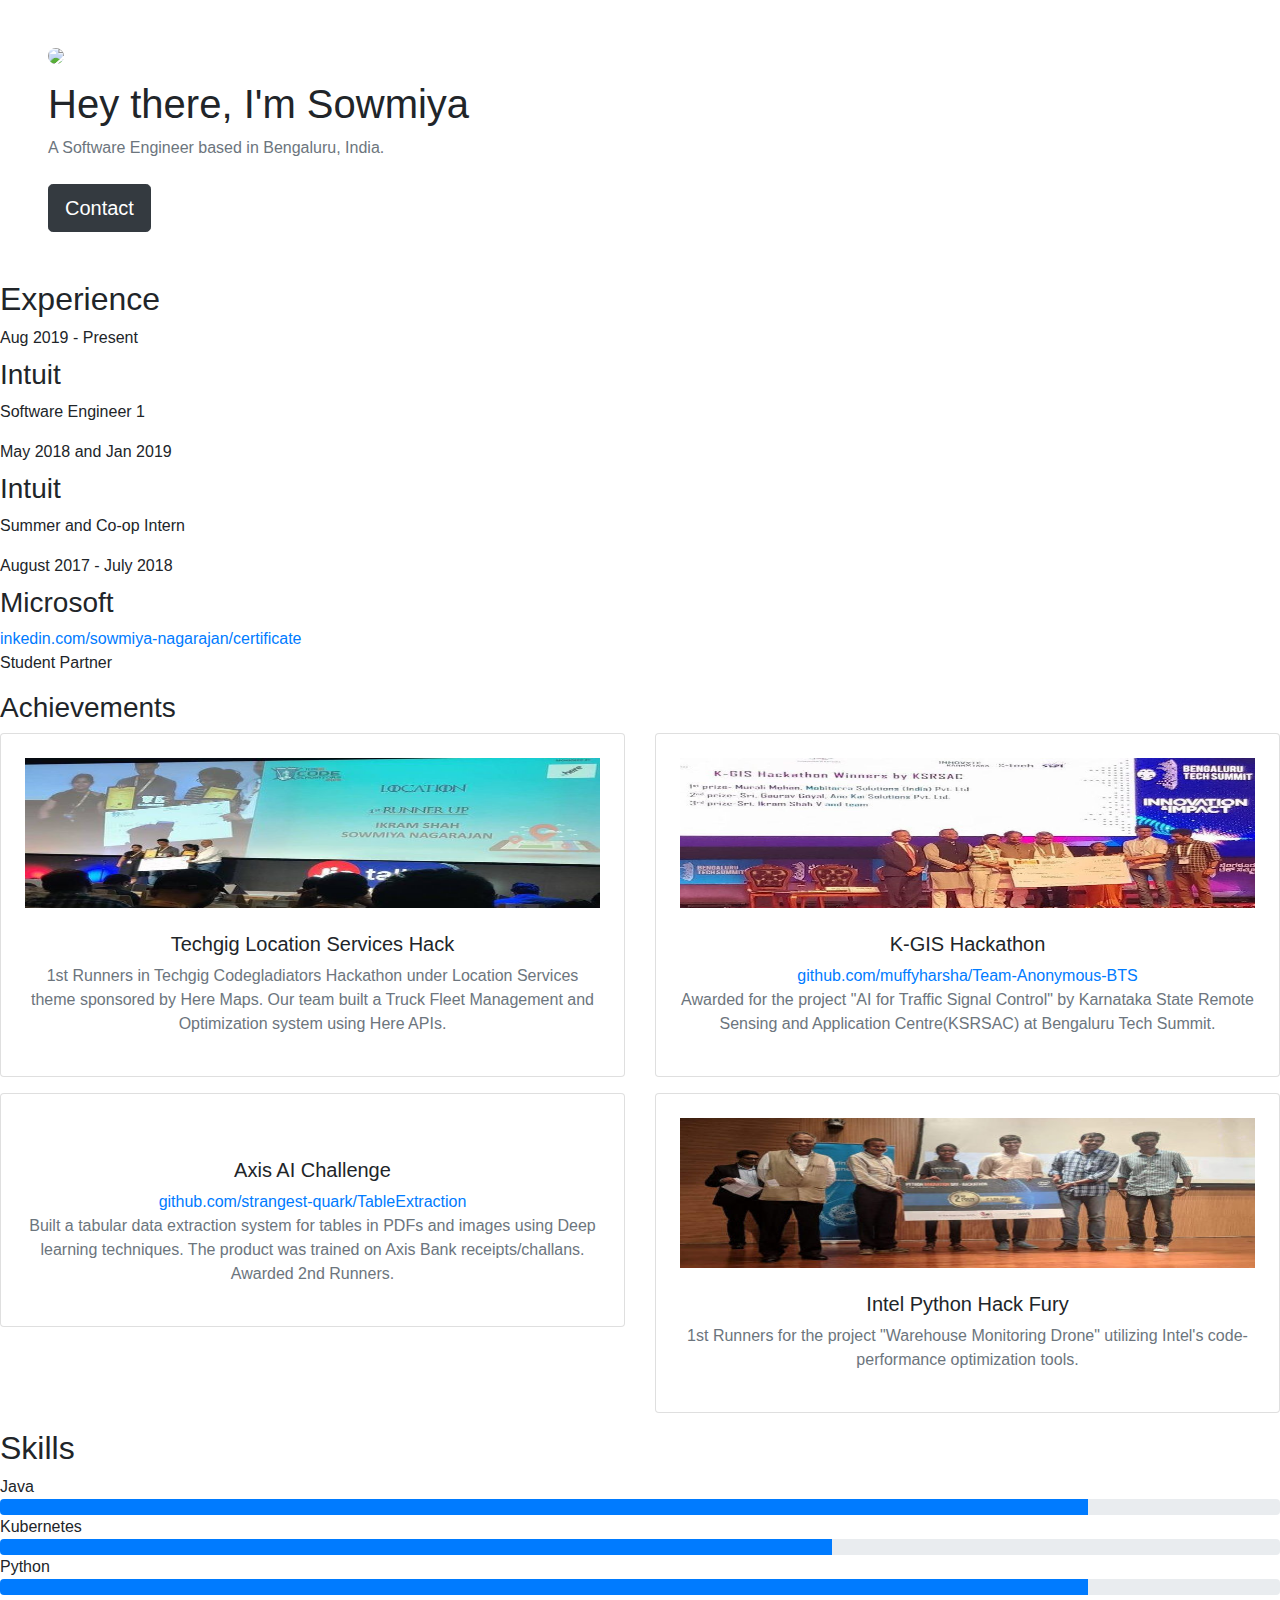
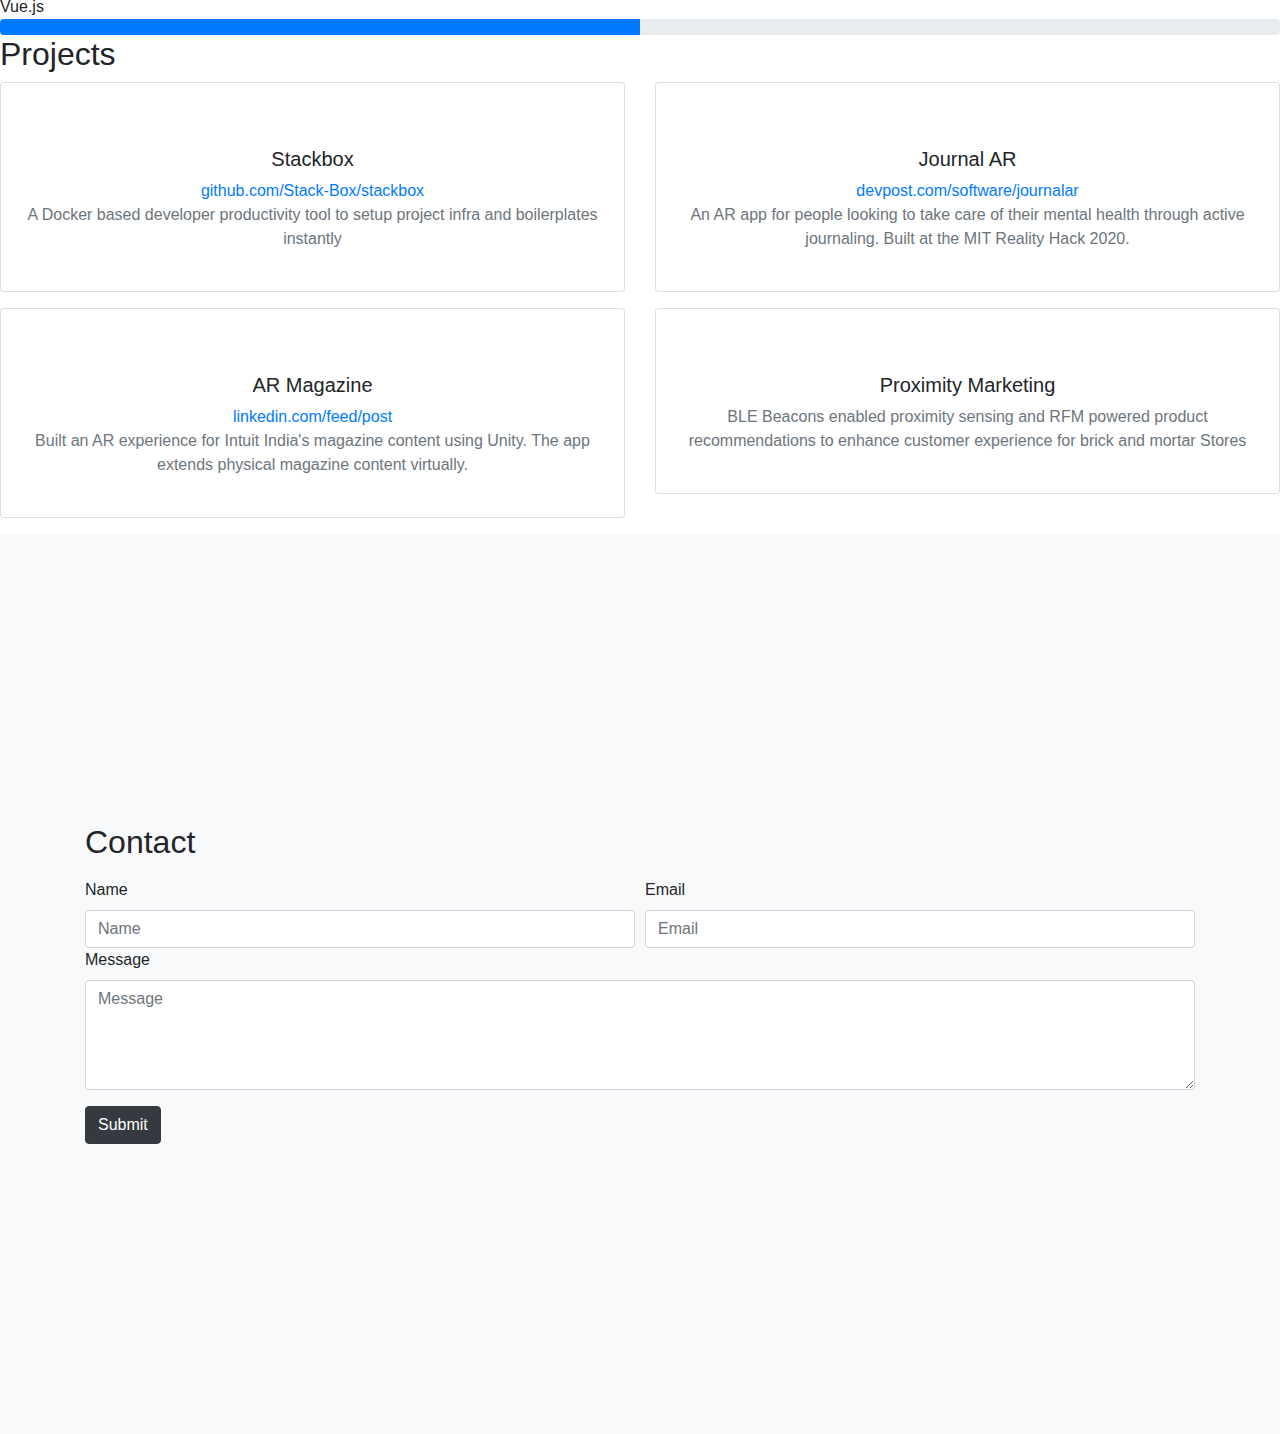
==== public/index.html @ 8dcbe32f "Adding public" ====
<!DOCTYPE html>
<html lang="en-US">
<head>
	<meta name="generator" content="Hugo 0.70.0" />
	<title>
			
			
					Sowmiya
			
	</title>
	<meta charset="utf-8">
	<meta name="viewport" content="width=device-width, initial-scale=1">
	
	<link rel="stylesheet" href="https://maxcdn.bootstrapcdn.com/bootstrap/4.0.0/css/bootstrap.min.css" integrity="sha384-Gn5384xqQ1aoWXA+058RXPxPg6fy4IWvTNh0E263XmFcJlSAwiGgFAW/dAiS6JXm" crossorigin="anonymous">
	
	<link rel="stylesheet" href="https://d1azc1qln24ryf.cloudfront.net/114779/Socicon/style-cf.css?u8vidh">
	<link rel="stylesheet" type="text/css" href="/css/styles.css">
	
	<link href="https://fonts.googleapis.com/css?family=Montserrat:800" rel="stylesheet">
	<link rel="stylesheet" href="/css/highlight.css">
	
	<link rel="stylesheet" href="https://use.fontawesome.com/releases/v5.3.1/css/all.css" integrity="sha384-mzrmE5qonljUremFsqc01SB46JvROS7bZs3IO2EmfFsd15uHvIt+Y8vEf7N7fWAU" crossorigin="anonymous">


	
	<meta name="author" content="Sowmiya Nagarajan">
	<meta name="theme-color" content="#000000">

	<link rel="alternate" type="application/rss&#43;xml" href="/index.xml" />
	
<meta itemprop="name" content="Sowmiya">
<meta itemprop="description" content="">

<meta name="og:title" content="Sowmiya">
<meta name="og:description" content="">
<meta name="og:type" content="article">

<meta name="twitter:card" content="summary">
<meta name="twitter:title" content="Sowmiya">
<meta name="twitter:description" content="">

<meta name="article:author" content="Sowmiya Nagarajan">



<script type="application/ld+json">
{
    "@context": "http://schema.org",
    "@type": "WebSite",
    "url": "\/",
    "name": "Sowmiya",
    "author": {
        "@type": "Person",
        "name": "Sowmiya Nagarajan"
    },
    "description": "",
}
</script>
 


</head>
<body class="clearfix">





<section id="sidebar" class="sidebar d-flex align-items-center p-5">
  <div class="main-info">

    <img src="/images/me.png" class="rounded-circle mb-3" width="160px">

    <h1 class="heading">Hey there, I&#39;m <span class="highlight">Sowmiya</span></h1>
    <p class="text-muted">A Software Engineer based in Bengaluru, India.</p>

    <div class="social my-4">

      
        <a target="_blank" href="https://github.com/strangest-quark" rel="me">
          <i class="fab fa-github"></i>
        </a>
      
        <a target="_blank" href="https://instagram.com/sowmiya__n" rel="me">
          <i class="fab fa-instagram"></i>
        </a>
      
        <a target="_blank" href="https://www.linkedin.com/in/sowmiya-nagarajan/" rel="me">
          <i class="fab fa-linkedin"></i>
        </a>
      
        <a target="_blank" href="https://twitter.com/sowmiya98" rel="me">
          <i class="fab fa-twitter"></i>
        </a>
      

      
        <a target="_blank" href="mailto:sowmiyanagarajan98@gmail.com">
          <i class="fas fa-envelope"></i>
        </a>
      

    </div>

    <a href="#contact" class="btn btn-dark btn-lg">Contact</a>


  </div>
</section>


<div class="main-content">
	

<section id="experience" class="neongreen">
  <h2 class="heading">Experience</h2>
  <div id="timeline">
    
    <div class="timeline-item clearfix">
      <div class="timeline-icon"></div>

      <div class="timeline-content  right ">
        <span class="date">Aug 2019 - Present</span>
        <h6 class="h3 my-2">Intuit</h6>
        
        
        
        <p class="">Software Engineer 1</p>
      </div>
    </div>
    
    <div class="timeline-item clearfix">
      <div class="timeline-icon"></div>

      <div class="timeline-content ">
        <span class="date">May 2018 and Jan 2019</span>
        <h6 class="h3 my-2">Intuit</h6>
        
        
        
        <p class="">Summer and Co-op Intern</p>
      </div>
    </div>
    
    <div class="timeline-item clearfix">
      <div class="timeline-icon"></div>

      <div class="timeline-content  right ">
        <span class="date">August 2017 - July 2018</span>
        <h6 class="h3 my-2">Microsoft</h6>
        
        
        
        <a target="_blank" href="https://www.linkedin.com/in/sowmiya-nagarajan/detail/treasury/position:1048549300/?entityUrn=urn%3Ali%3Afsd_profileTreasuryMedia%3A%28ACoAAB18AxUBRjnKc0Ve3v0ZavyP59p7KbBsEfE%2C1514472376270%29&amp;section=position%3A1048549300&amp;treasuryCount=1">
          <i class="fas fa-link"></i>
          inkedin.com/sowmiya-nagarajan/certificate
        </a>
        
        <p class="">Student Partner</p>
      </div>
    </div>
    
  </div>

</section>

	


<section class="blue">
    <h3 class="heading">Achievements</h3>

    <div class="row justify-content-md-center text-center">

        

        <div class="col-12 col-lg-6 col-md-6 mb-3">
            <div class="card p-4">
                
                <img src="images/here.jpg" width=auto height="150px">
                
                
                <h5 class="mt-4">Techgig Location Services Hack</h5>
                
                
                
                <p class="text-muted">1st Runners in Techgig Codegladiators Hackathon under Location Services theme sponsored by Here Maps. Our team built a Truck Fleet Management and Optimization system using Here APIs.</p>
            </div>
        </div>

        

        <div class="col-12 col-lg-6 col-md-6 mb-3">
            <div class="card p-4">
                
                <img src="images/bts.jpg" width=auto height="150px">
                
                
                <h5 class="mt-4">K-GIS Hackathon</h5>
                
                
                
                <a target="_blank" href="https://github.com/muffyharsha/Team-Anonymous-BTS">
                    <i class="fas fa-link"></i>
                    github.com/muffyharsha/Team-Anonymous-BTS
                </a>
                
                <p class="text-muted">Awarded for the project &#34;AI for Traffic Signal Control&#34; by Karnataka State Remote Sensing and Application Centre(KSRSAC) at Bengaluru Tech Summit.</p>
            </div>
        </div>

        

        <div class="col-12 col-lg-6 col-md-6 mb-3">
            <div class="card p-4">
                
                
                <i class="mt-3  fa fa-cogs fa-3x"></i>
                
                <h5 class="mt-4">Axis AI Challenge</h5>
                
                
                
                <a target="_blank" href="https://github.com/strangest-quark/TableExtraction">
                    <i class="fas fa-link"></i>
                    github.com/strangest-quark/TableExtraction
                </a>
                
                <p class="text-muted">Built a tabular data extraction system for tables in PDFs and images using Deep learning techniques. The product was trained on Axis Bank receipts/challans. Awarded 2nd Runners.</p>
            </div>
        </div>

        

        <div class="col-12 col-lg-6 col-md-6 mb-3">
            <div class="card p-4">
                
                <img src="images/intel.jpeg" width=auto height="150px">
                
                
                <h5 class="mt-4">Intel Python Hack Fury</h5>
                
                
                
                <p class="text-muted">1st Runners for the project &#34;Warehouse Monitoring Drone&#34; utilizing Intel&#39;s code-performance optimization tools.</p>
            </div>
        </div>

        
    </div>
</section>

	

<section id="skills" class="neonpink">
  <h2 class="heading">Skills</h2>

  

  <div class="skill">
    <span class="h6">Java</span>
    <div class="progress">
      <div class="progress-bar bg-pink" role="progressbar" style="width: 85%" aria-valuenow="10" aria-valuemin="0" aria-valuemax="100"></div>
    </div>
  </div>
  

  <div class="skill">
    <span class="h6">Kubernetes</span>
    <div class="progress">
      <div class="progress-bar bg-pink" role="progressbar" style="width: 65%" aria-valuenow="10" aria-valuemin="0" aria-valuemax="100"></div>
    </div>
  </div>
  

  <div class="skill">
    <span class="h6">Python</span>
    <div class="progress">
      <div class="progress-bar bg-pink" role="progressbar" style="width: 85%" aria-valuenow="10" aria-valuemin="0" aria-valuemax="100"></div>
    </div>
  </div>
  

  <div class="skill">
    <span class="h6">Vue.js</span>
    <div class="progress">
      <div class="progress-bar bg-pink" role="progressbar" style="width: 50%" aria-valuenow="10" aria-valuemin="0" aria-valuemax="100"></div>
    </div>
  </div>
  
</section>

	

<section class="neonyellow">
  <h2 class="heading">Projects</h2>

  <div class="row justify-content-md-center text-center">

    

    <div class="col-12 col-lg-6 col-md-6 mb-3">
      <div class="card p-4">
        <i class="mt-3  fa fa-cubes fa-3x"></i>
        <h5 class="mt-4">Stackbox</h5>
        
        
        
        <a target="_blank" href="https://github.com/Stack-Box/stackbox">
          <i class="fas fa-link"></i>
          github.com/Stack-Box/stackbox
        </a>
        
        <p class="text-muted">A Docker based developer productivity tool to setup project infra and boilerplates instantly</p>
      </div>
    </div>

    

    <div class="col-12 col-lg-6 col-md-6 mb-3">
      <div class="card p-4">
        <i class="mt-3  fa fa-heartbeat fa-3x"></i>
        <h5 class="mt-4">Journal AR</h5>
        
        
        
        <a target="_blank" href="https://devpost.com/software/journalar">
          <i class="fas fa-link"></i>
          devpost.com/software/journalar
        </a>
        
        <p class="text-muted">An AR app for people looking to take care of their mental health through active journaling. Built at the MIT Reality Hack 2020.</p>
      </div>
    </div>

    

    <div class="col-12 col-lg-6 col-md-6 mb-3">
      <div class="card p-4">
        <i class="mt-3  fa fa-newspaper fa-3x"></i>
        <h5 class="mt-4">AR Magazine</h5>
        
        
        
        <a target="_blank" href="https://www.linkedin.com/feed/update/urn:li:activity:6631473028242989056/">
          <i class="fas fa-link"></i>
          linkedin.com/feed/post
        </a>
        
        <p class="text-muted">Built an AR experience for Intuit India&#39;s magazine content using Unity. The app extends physical magazine content virtually.</p>
      </div>
    </div>

    

    <div class="col-12 col-lg-6 col-md-6 mb-3">
      <div class="card p-4">
        <i class="mt-3  fa fa-shopping-cart fa-3x"></i>
        <h5 class="mt-4">Proximity Marketing</h5>
        
        
        
        <p class="text-muted">BLE Beacons enabled proximity sensing and RFM powered product recommendations to enhance customer experience for brick and mortar Stores</p>
      </div>
    </div>

    
  </div>
</section>

</div>

<div style="z-index: 4; position: relative;">
	
	
</div>

<div class="main-content">
	

<section id="contact" class="bg-light d-flex align-items-center" style="height: 100vh;">
  <div class="container">
      <h2 class="heading mb-3">Contact</h2>

      <div class="text-success my-3">
        
      </div>

      <form action="https://formspree.io/sowmiyanagarajan98@gmail.com" method="post">
        <div class="form-row">
          <div class="col-12 col-xl-6 col-lg-6 col-md-6">
            <label>Name</label>
            <input type="text" class="form-control" name="name" placeholder="Name">
          </div>
          <div class="col-12 col-xl-6 col-lg-6 col-md-6">
            <label>Email</label>
            <input type="email" class="form-control" name="_replyto" placeholder="Email">
          </div>
        </div>

        <div class="form-group">
          <label>Message</label>
          <textarea placeholder="Message" name="message" class="form-control" rows="4"></textarea>
        </div>
        <button type="submit" class="btn btn-dark">Submit</button>
      </form>
  </div>
</section>

</div>

<script src="https://blog.uicard.io/js/highlight.min.js"></script>

</body>

<script src="https://code.jquery.com/jquery-3.2.1.min.js" crossorigin="anonymous"></script>
<script src="https://cdnjs.cloudflare.com/ajax/libs/popper.js/1.12.9/umd/popper.min.js" integrity="sha384-ApNbgh9B+Y1QKtv3Rn7W3mgPxhU9K/ScQsAP7hUibX39j7fakFPskvXusvfa0b4Q" crossorigin="anonymous"></script>
<script src="https://maxcdn.bootstrapcdn.com/bootstrap/4.0.0/js/bootstrap.min.js" integrity="sha384-JZR6Spejh4U02d8jOt6vLEHfe/JQGiRRSQQxSfFWpi1MquVdAyjUar5+76PVCmYl" crossorigin="anonymous"></script>
<script src="/js/main.js"></script>
</html>
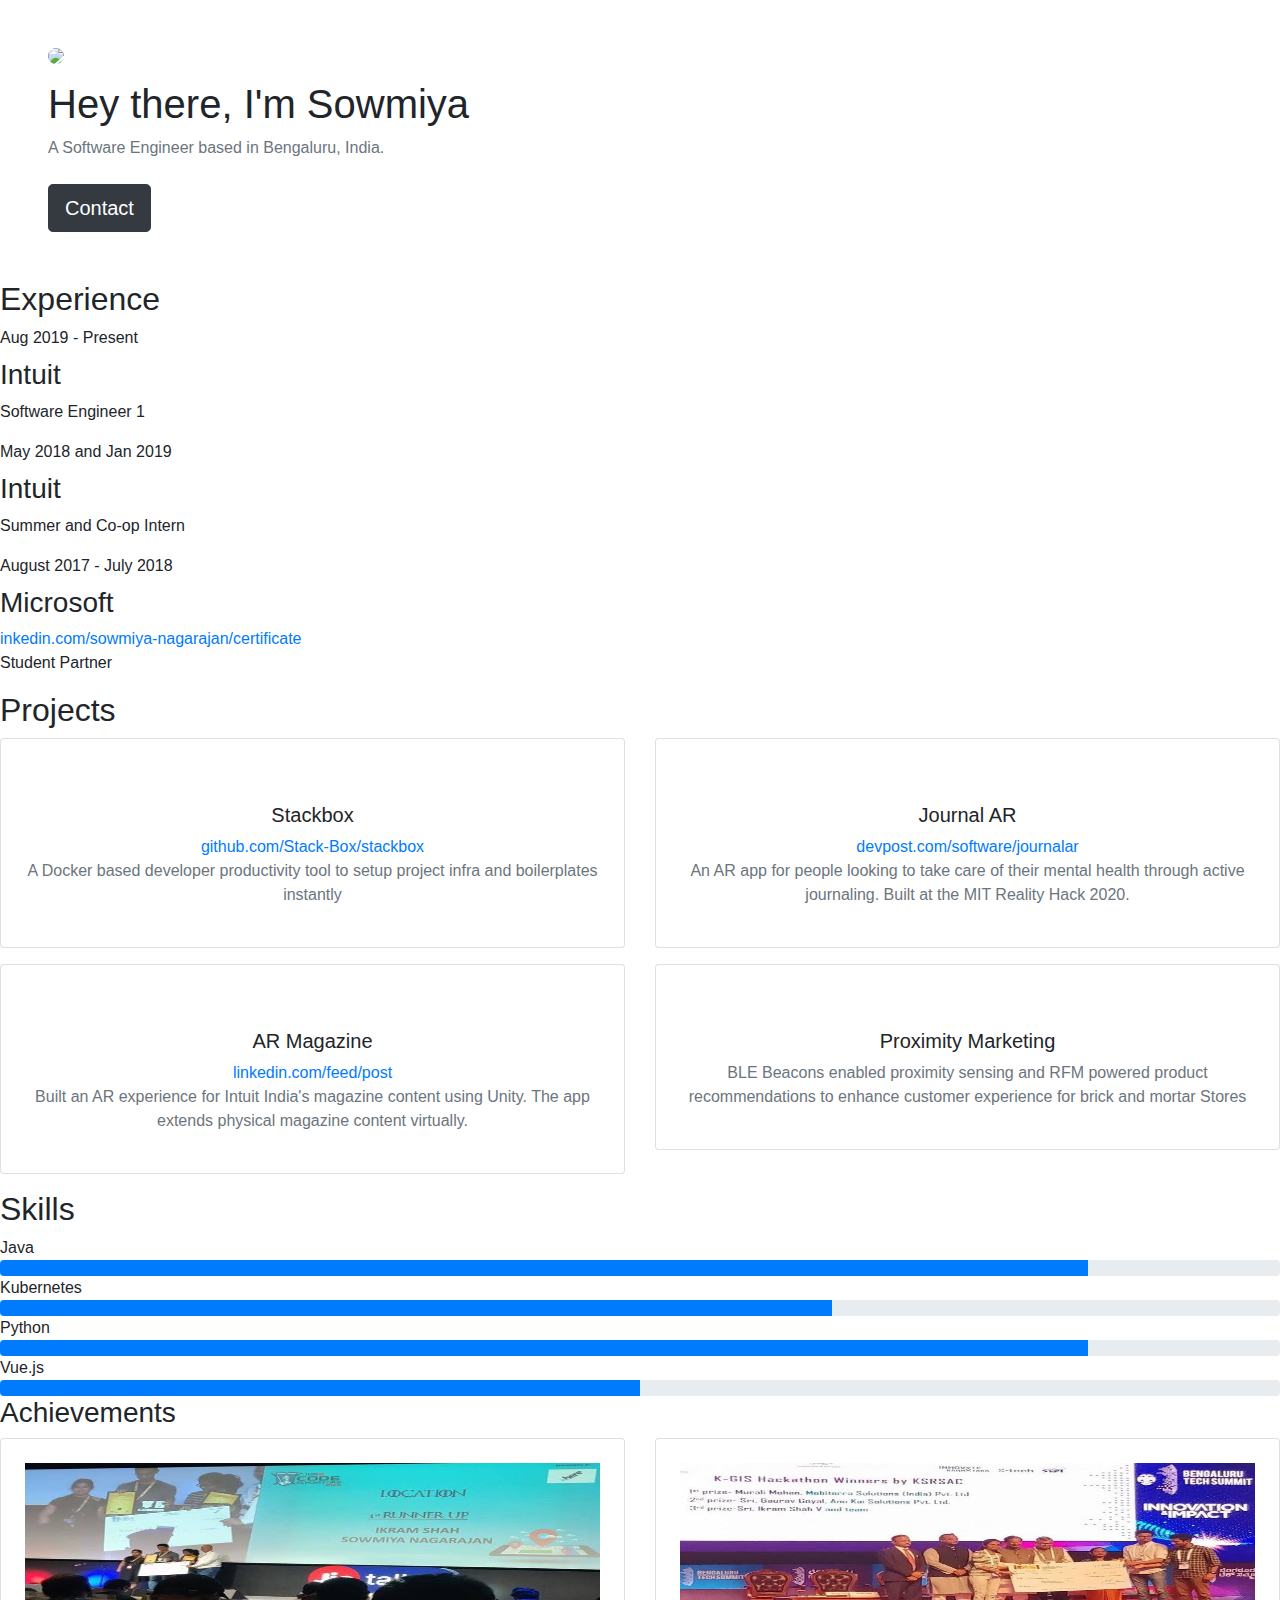
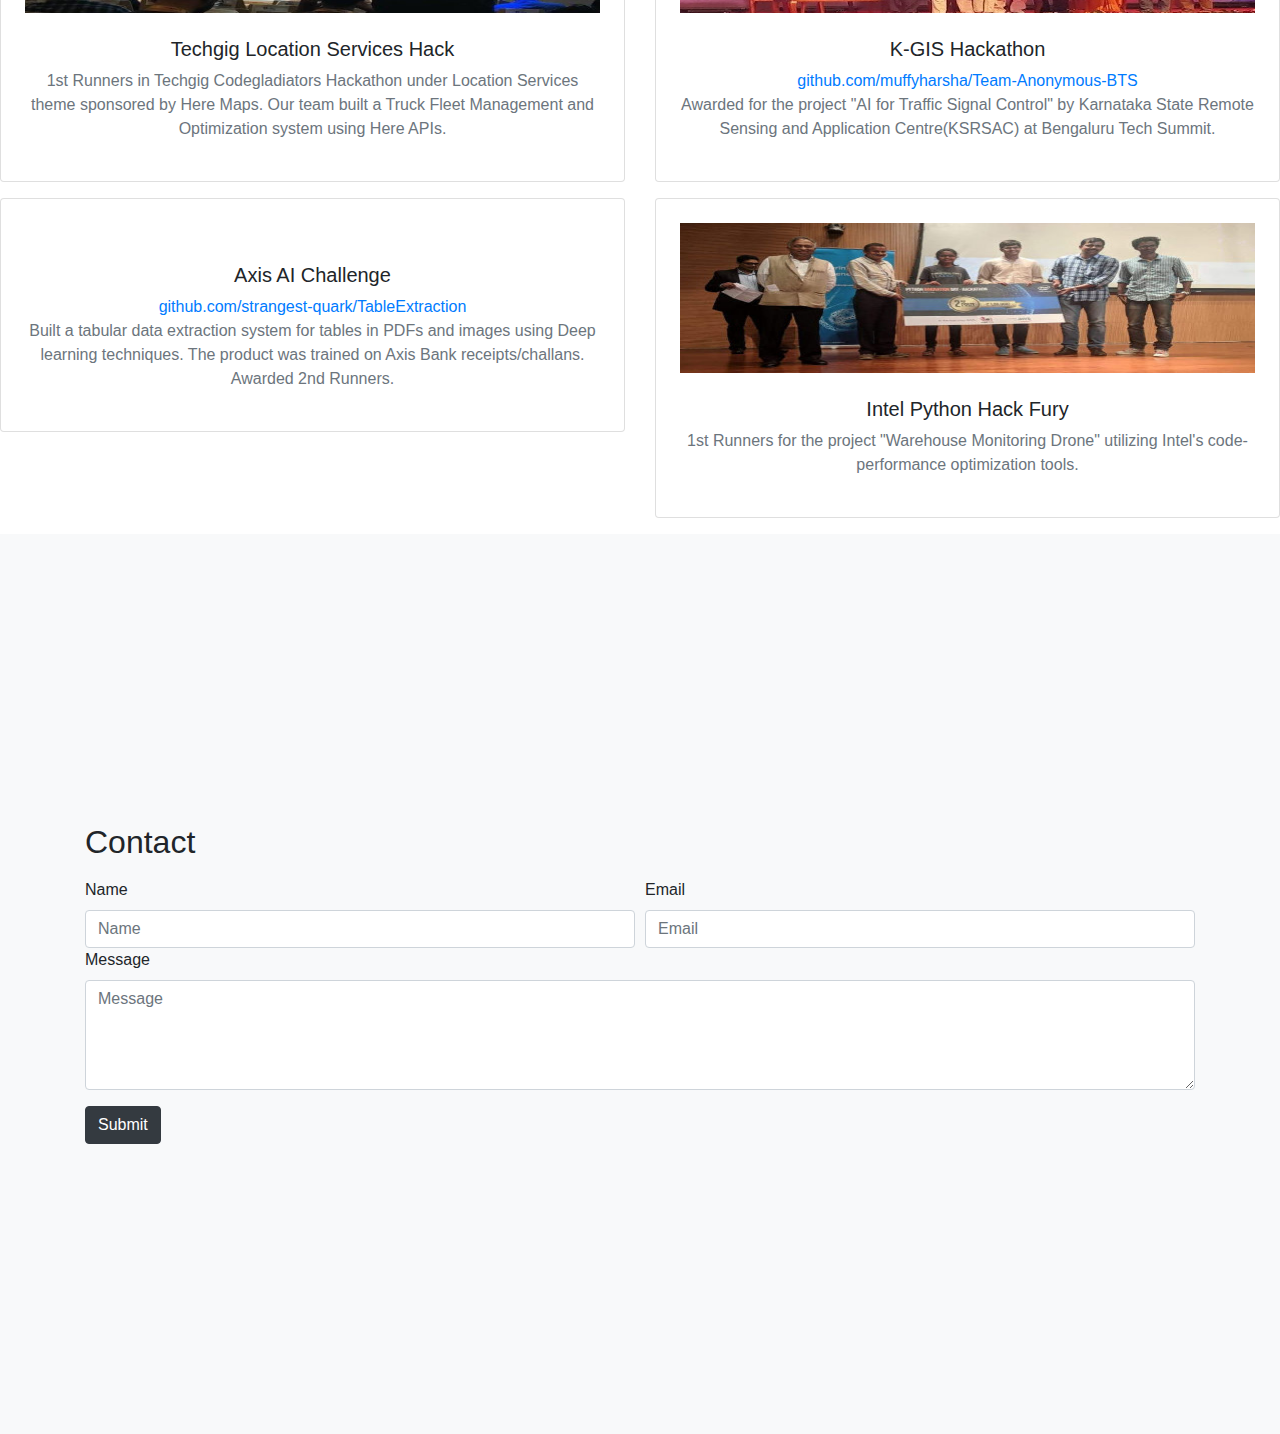
==== commit dbcfe607: "Switching projects and acheivements" ====
--- a/public/index.html
+++ b/public/index.html
@@ -168,6 +168,124 @@
 
 	
 
+<section class="neonyellow">
+  <h2 class="heading">Projects</h2>
+
+  <div class="row justify-content-md-center text-center">
+
+    
+
+    <div class="col-12 col-lg-6 col-md-6 mb-3">
+      <div class="card p-4">
+        <i class="mt-3  fa fa-cubes fa-3x"></i>
+        <h5 class="mt-4">Stackbox</h5>
+        
+        
+        
+        <a target="_blank" href="https://github.com/Stack-Box/stackbox">
+          <i class="fas fa-link"></i>
+          github.com/Stack-Box/stackbox
+        </a>
+        
+        <p class="text-muted">A Docker based developer productivity tool to setup project infra and boilerplates instantly</p>
+      </div>
+    </div>
+
+    
+
+    <div class="col-12 col-lg-6 col-md-6 mb-3">
+      <div class="card p-4">
+        <i class="mt-3  fa fa-heartbeat fa-3x"></i>
+        <h5 class="mt-4">Journal AR</h5>
+        
+        
+        
+        <a target="_blank" href="https://devpost.com/software/journalar">
+          <i class="fas fa-link"></i>
+          devpost.com/software/journalar
+        </a>
+        
+        <p class="text-muted">An AR app for people looking to take care of their mental health through active journaling. Built at the MIT Reality Hack 2020.</p>
+      </div>
+    </div>
+
+    
+
+    <div class="col-12 col-lg-6 col-md-6 mb-3">
+      <div class="card p-4">
+        <i class="mt-3  fa fa-newspaper fa-3x"></i>
+        <h5 class="mt-4">AR Magazine</h5>
+        
+        
+        
+        <a target="_blank" href="https://www.linkedin.com/feed/update/urn:li:activity:6631473028242989056/">
+          <i class="fas fa-link"></i>
+          linkedin.com/feed/post
+        </a>
+        
+        <p class="text-muted">Built an AR experience for Intuit India&#39;s magazine content using Unity. The app extends physical magazine content virtually.</p>
+      </div>
+    </div>
+
+    
+
+    <div class="col-12 col-lg-6 col-md-6 mb-3">
+      <div class="card p-4">
+        <i class="mt-3  fa fa-shopping-cart fa-3x"></i>
+        <h5 class="mt-4">Proximity Marketing</h5>
+        
+        
+        
+        <p class="text-muted">BLE Beacons enabled proximity sensing and RFM powered product recommendations to enhance customer experience for brick and mortar Stores</p>
+      </div>
+    </div>
+
+    
+  </div>
+</section>
+
+	
+
+<section id="skills" class="neonpink">
+  <h2 class="heading">Skills</h2>
+
+  
+
+  <div class="skill">
+    <span class="h6">Java</span>
+    <div class="progress">
+      <div class="progress-bar bg-pink" role="progressbar" style="width: 85%" aria-valuenow="10" aria-valuemin="0" aria-valuemax="100"></div>
+    </div>
+  </div>
+  
+
+  <div class="skill">
+    <span class="h6">Kubernetes</span>
+    <div class="progress">
+      <div class="progress-bar bg-pink" role="progressbar" style="width: 65%" aria-valuenow="10" aria-valuemin="0" aria-valuemax="100"></div>
+    </div>
+  </div>
+  
+
+  <div class="skill">
+    <span class="h6">Python</span>
+    <div class="progress">
+      <div class="progress-bar bg-pink" role="progressbar" style="width: 85%" aria-valuenow="10" aria-valuemin="0" aria-valuemax="100"></div>
+    </div>
+  </div>
+  
+
+  <div class="skill">
+    <span class="h6">Vue.js</span>
+    <div class="progress">
+      <div class="progress-bar bg-pink" role="progressbar" style="width: 50%" aria-valuenow="10" aria-valuemin="0" aria-valuemax="100"></div>
+    </div>
+  </div>
+  
+</section>
+
+	
+
 
 <section class="blue">
     <h3 class="heading">Achievements</h3>
@@ -250,124 +368,6 @@
 
         
     </div>
-</section>
-
-	
-
-<section id="skills" class="neonpink">
-  <h2 class="heading">Skills</h2>
-
-  
-
-  <div class="skill">
-    <span class="h6">Java</span>
-    <div class="progress">
-      <div class="progress-bar bg-pink" role="progressbar" style="width: 85%" aria-valuenow="10" aria-valuemin="0" aria-valuemax="100"></div>
-    </div>
-  </div>
-  
-
-  <div class="skill">
-    <span class="h6">Kubernetes</span>
-    <div class="progress">
-      <div class="progress-bar bg-pink" role="progressbar" style="width: 65%" aria-valuenow="10" aria-valuemin="0" aria-valuemax="100"></div>
-    </div>
-  </div>
-  
-
-  <div class="skill">
-    <span class="h6">Python</span>
-    <div class="progress">
-      <div class="progress-bar bg-pink" role="progressbar" style="width: 85%" aria-valuenow="10" aria-valuemin="0" aria-valuemax="100"></div>
-    </div>
-  </div>
-  
-
-  <div class="skill">
-    <span class="h6">Vue.js</span>
-    <div class="progress">
-      <div class="progress-bar bg-pink" role="progressbar" style="width: 50%" aria-valuenow="10" aria-valuemin="0" aria-valuemax="100"></div>
-    </div>
-  </div>
-  
-</section>
-
-	
-
-<section class="neonyellow">
-  <h2 class="heading">Projects</h2>
-
-  <div class="row justify-content-md-center text-center">
-
-    
-
-    <div class="col-12 col-lg-6 col-md-6 mb-3">
-      <div class="card p-4">
-        <i class="mt-3  fa fa-cubes fa-3x"></i>
-        <h5 class="mt-4">Stackbox</h5>
-        
-        
-        
-        <a target="_blank" href="https://github.com/Stack-Box/stackbox">
-          <i class="fas fa-link"></i>
-          github.com/Stack-Box/stackbox
-        </a>
-        
-        <p class="text-muted">A Docker based developer productivity tool to setup project infra and boilerplates instantly</p>
-      </div>
-    </div>
-
-    
-
-    <div class="col-12 col-lg-6 col-md-6 mb-3">
-      <div class="card p-4">
-        <i class="mt-3  fa fa-heartbeat fa-3x"></i>
-        <h5 class="mt-4">Journal AR</h5>
-        
-        
-        
-        <a target="_blank" href="https://devpost.com/software/journalar">
-          <i class="fas fa-link"></i>
-          devpost.com/software/journalar
-        </a>
-        
-        <p class="text-muted">An AR app for people looking to take care of their mental health through active journaling. Built at the MIT Reality Hack 2020.</p>
-      </div>
-    </div>
-
-    
-
-    <div class="col-12 col-lg-6 col-md-6 mb-3">
-      <div class="card p-4">
-        <i class="mt-3  fa fa-newspaper fa-3x"></i>
-        <h5 class="mt-4">AR Magazine</h5>
-        
-        
-        
-        <a target="_blank" href="https://www.linkedin.com/feed/update/urn:li:activity:6631473028242989056/">
-          <i class="fas fa-link"></i>
-          linkedin.com/feed/post
-        </a>
-        
-        <p class="text-muted">Built an AR experience for Intuit India&#39;s magazine content using Unity. The app extends physical magazine content virtually.</p>
-      </div>
-    </div>
-
-    
-
-    <div class="col-12 col-lg-6 col-md-6 mb-3">
-      <div class="card p-4">
-        <i class="mt-3  fa fa-shopping-cart fa-3x"></i>
-        <h5 class="mt-4">Proximity Marketing</h5>
-        
-        
-        
-        <p class="text-muted">BLE Beacons enabled proximity sensing and RFM powered product recommendations to enhance customer experience for brick and mortar Stores</p>
-      </div>
-    </div>
-
-    
-  </div>
 </section>
 
 </div>
